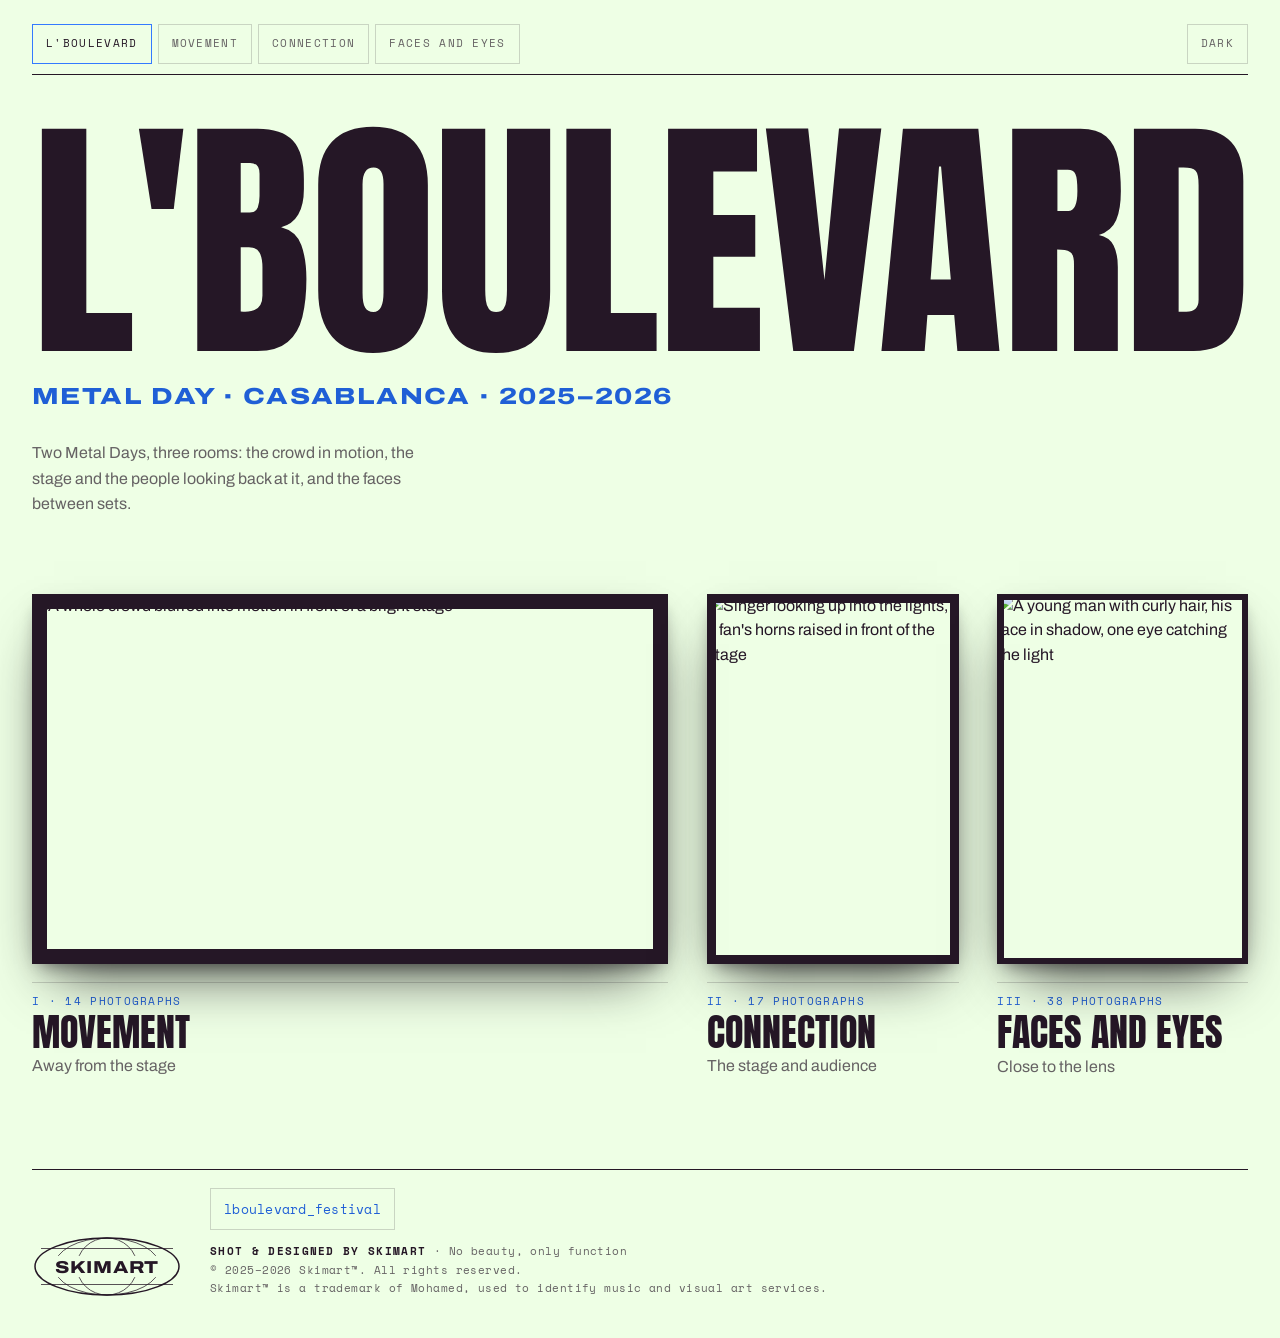
==== assets/boulevard/index.html @ 47083b06 "agy fix #4: compact one-row phone bar, keep active room visible, fit Faces title" ====
<!doctype html>
<html lang="en">
<meta charset="utf-8">
<meta name="viewport" content="width=device-width, initial-scale=1, viewport-fit=cover">
<title>L&#39;Boulevard</title>
<meta name="claude:viewport-fit-sides" content="cover">
<script src="theme.js"></script>
<link rel="preconnect" href="https://fonts.googleapis.com">
<link rel="stylesheet" href="https://fonts.googleapis.com/css2?family=Anton&family=Archivo:wdth,wght@62..125,400..800&family=Six+Caps&family=Space+Mono:wght@400;700&display=swap">
<style>
/* L'Boulevard entrance: the series title, then one door per page, all three hung at one eye line */
:root {
  --wall: #251726;        /* Getfedo brand-dark: ground / gallery wall */
  --wall-2: #2f1f31;
  --viewer: #1c111d;      /* closer-look backdrop */
  --ink: #eeffe5;         /* Getfedo brand-light = the mat on every print */
  --ink-dim: rgba(238,255,229,.66);
  --ink-faint: rgba(238,255,229,.16);
  --blue: #337aff;        /* Getfedo brand-mid: large marks */
  --blue-text: #3d81ff;   /* small blue text */
  --f-head: "Anton", "Bebas Neue", "Arial Narrow", sans-serif;
  --f-tall: "Six Caps", "Anton", "Arial Narrow", sans-serif;
  --f-body: "Archivo", "Helvetica Neue", Arial, sans-serif;
  --f-mono: "Space Mono", ui-monospace, Menlo, Consolas, monospace;
  color-scheme: dark;
  /* page scale: on wide screens the whole layout renders at 75%, like browser zoom 75% (type, spacing, photos);
     --svh and the gutter divide it back out so window-height and window-width sizes still match the real window */
  --z: 1; --svh: calc(1svh / var(--z));
}
/* light theme: cream wall, plum ink, same blue (small blue text a shade deeper to stay readable on cream) */
:root[data-theme="light"] {
  --wall: #eeffe5; --wall-2: #e1efd8; --viewer: #eeffe5;
  --ink: #251726; --ink-dim: rgba(37,23,38,.68); --ink-faint: rgba(37,23,38,.18);
  --blue-text: #1f5fd6;
  color-scheme: light;
}
:root[data-theme="light"] body::after, :root[data-theme="light"] .top::after { mix-blend-mode: multiply; opacity: .1; }
:root[data-theme="light"] :is(.glow, .glow-soft) { text-shadow: none; }  /* stage glow only reads on the dark wall */
@media (min-width: 1440px) { :root { --z: .75; } html { zoom: .75; } }
/* small mono labels: 11px nominal; under the page scale they grow back so they read at ~10.5px on screen */
:root { --small: calc(11px / var(--z) * .95); }
@media (max-width: 1439px) { :root { --small: 11px; } }
* { box-sizing: border-box; }
html { -webkit-text-size-adjust: 100%; text-size-adjust: 100%; scroll-padding-top: 120px; }  /* anchors land below the pinned bar */  /* iOS: no text inflation in landscape */
::selection { background: var(--blue); color: var(--ink); }
body { margin: 0; position: relative; background: var(--wall); color: var(--ink); font-family: var(--f-body); font-size: 16px; line-height: 1.55; overflow-x: hidden; }
body::after, .top::after { content: ""; position: absolute; inset: 0; z-index: 50; pointer-events: none; opacity: .18; mix-blend-mode: screen;
  background: url("Band/assets/grain.jpg") 0 0 / 512px 512px repeat; }
.wrap { max-width: 2048px; margin: 0 auto; overflow-x: clip; padding-block: 14px 40px;
  padding-left: max(var(--gutter), env(safe-area-inset-left, 0px)); padding-right: max(var(--gutter), env(safe-area-inset-right, 0px)); }
/* side margins: 16 phone, 24 tablet, 32 laptop, then 48 growing to 128 on large screens */
:root { --gutter: 16px; }
@media (min-width: 480px) { :root { --gutter: 24px; } }
@media (min-width: 768px) { :root { --gutter: 32px; } }
@media (min-width: 1441px) { :root { --gutter: clamp(48px, calc(48px + (100vw / var(--z) - 1440px) * .2), 128px); } }
.micro { font-family: var(--f-mono); font-size: var(--small); letter-spacing: .12em; text-transform: uppercase; }
.glow { text-shadow: 0 0 6px color-mix(in srgb, currentColor 70%, transparent), 0 0 18px color-mix(in srgb, currentColor 35%, transparent); }
.glow-soft { text-shadow: 0 0 .02em color-mix(in srgb, currentColor 45%, transparent), 0 0 .12em color-mix(in srgb, currentColor 18%, transparent); }

/* ---------- top strip ---------- */
/* above the giant page name, whose trimmed ascent reaches up over the strip and would swallow clicks */
.top { position: sticky; top: 0; z-index: 55; padding-top: 10px; background: var(--wall); box-shadow: 0 0 0 100vmax var(--wall); clip-path: inset(0 -100vmax); /* pinned above the prints (51), below the viewer (60); shadow paints the gutters */ display: flex; flex-wrap: wrap; justify-content: space-between; align-items: center; gap: 10px 20px; padding-bottom: 10px; border-bottom: 1.5px solid var(--ink); color: var(--ink-dim); }
.top::after { inset: 0 -100vmax; }  /* the bar sits above the page grain, so it carries its own */
.top b { color: var(--ink); }
.top .acc { color: var(--blue-text); }
.handles { display: flex; flex-wrap: wrap; gap: 10px; }
.handles a { font-family: var(--f-mono); font-size: 13px; letter-spacing: .02em; text-transform: none; color: var(--blue-text); text-decoration: none;
  border: 1px solid var(--ink-faint); padding: 9px 13px; min-height: 40px; display: inline-flex; align-items: center; transition: border-color .2s, color .2s; }
.handles a:hover { border-color: var(--blue-text); color: var(--ink); }
/* page switch: one link per page, the current page sits in the blue frame */
.pages { display: flex; flex-wrap: wrap; gap: 6px; }
.pages a { color: var(--ink-dim); text-decoration: none; border: 1px solid var(--ink-faint); padding: 9px 13px; min-height: 40px; display: inline-flex; align-items: center; transition: border-color .2s, color .2s; }
.pages a:hover { border-color: var(--blue-text); color: var(--ink); }
.pages a[aria-current="page"] { border-color: var(--blue); color: var(--ink); }
.pages a:focus-visible { outline: 2px solid var(--blue); outline-offset: 4px; }
.theme { margin-left: auto; font: inherit; color: var(--ink-dim); background: none; border: 1px solid var(--ink-faint); padding: 9px 13px; min-height: 40px; cursor: pointer; transition: border-color .2s, color .2s; }
@media (hover: hover) { .theme:hover { border-color: var(--blue-text); color: var(--ink); } }  /* no stuck hover after a tap */
.theme:focus-visible { outline: 2px solid var(--blue); outline-offset: 4px; }
/* phones: one compact sticky row — the pages swipe beside the theme button */
@media (max-width: 560px) { .top { flex-wrap: nowrap; gap: 6px; padding-top: 6px; padding-bottom: 8px; } .pages { flex: 1 1 auto; min-width: 0; display: flex; flex-wrap: nowrap; overflow-x: auto; scrollbar-width: none; } .pages a { flex: none; padding: 8px 10px; }
  .theme { flex: none; margin-left: 0; padding: 8px 10px; } .handles a { font-size: 12px; padding-inline: 10px; } }

/* ---------- entrance ---------- */
.hero { container-type: inline-size; padding-top: clamp(24px, 3vw, 40px); }
/* Anton caps: L'boulevard is ~4.6em wide, so the name fills the wall edge to edge */
.name { margin: 0; font-family: var(--f-head); font-weight: 400; text-transform: uppercase; font-size: calc(100cqi / 4.7); line-height: 1; letter-spacing: -.005em; white-space: nowrap; }
.name .ln { display: block; text-box: trim-both cap alphabetic; }
.name .sub { display: block; margin-top: .5em; font-family: var(--f-body); font-stretch: 125%; font-weight: 800; font-size: max(.09em, 15px); line-height: 1.1; letter-spacing: .06em; color: var(--blue-text); text-shadow: none; white-space: normal; }
.statement { margin: clamp(20px, 2.4vw, 32px) 0 0; max-width: 46ch; font-size: 16px; line-height: 1.6; color: var(--ink-dim); text-wrap: pretty; }

/* ---------- three doors, one per page: columns follow each cover's ratio so the prints share a height ---------- */
.doors { margin-top: clamp(48px, 6vw, 96px); display: grid; grid-template-columns: 1.719fr .681fr .677fr; gap: clamp(20px, 3vw, 44px); align-items: end; }
/* below the desktop scale a wrapped label (Faces and Eyes) would lift its print: the prints share a height, so start them on one line and the labels line up */
@media (max-width: 1439px) { .doors { align-items: start; } }
.door { display: block; color: inherit; text-decoration: none; }
.door .print { position: relative; display: block; } .door img { display: block; width: 100%; height: auto; box-shadow: 0 28px 56px -22px rgba(8,4,9,.8), 0 8px 18px -8px rgba(8,4,9,.55); }
/* light theme: paint the cream mat printed into each cover plum, like the prints in the rooms (41/1882 of the width, 41/1282 for Connection) */
:root[data-theme="light"] .door .print::before { content: ""; position: absolute; inset: 0; pointer-events: none; padding: calc(2.19% + 1px); background: var(--ink);
  -webkit-mask: linear-gradient(#000 0 0) content-box, linear-gradient(#000 0 0); -webkit-mask-composite: xor;
  mask: linear-gradient(#000 0 0) content-box exclude, linear-gradient(#000 0 0); }
:root[data-theme="light"] .door .print:has(img[width="1282"])::before { padding: calc(3.21% + 1px); }  /* +1px hides the seam at the photo edge */
.door .label { border-top: 1px solid var(--ink-faint); padding-top: 10px; margin-top: 18px; display: grid; gap: 2px; min-height: 92px; }
.door .no { font-family: var(--f-mono); font-size: var(--small); letter-spacing: .12em; text-transform: uppercase; color: var(--blue-text); }
.door h2 { margin: 0; font-family: var(--f-head); font-weight: 400; text-transform: uppercase; font-size: clamp(28px, 3vw, 44px); line-height: 1.05; transition: color .2s; }
.door p { margin: 0; color: var(--ink-dim); }
.door:hover h2 { color: var(--blue-text); }
.door:focus-visible { outline: 2px solid var(--blue); outline-offset: 8px; }
@media (hover: hover) { .door .print { transition: transform .25s ease-out; } .door:hover .print { transform: scale(1.02); } }

.foot { margin-top: clamp(56px, 7vw, 100px); border-top: 1.5px solid var(--ink); padding-top: 18px; display: grid; grid-template-columns: auto minmax(0, 1fr); gap: 18px 28px; align-items: end; }
.brand { width: 150px; height: auto; display: block; }
.legal { color: var(--ink-dim); line-height: 1.7; text-transform: none; letter-spacing: .04em; }
.legal b { color: var(--ink); text-transform: uppercase; letter-spacing: .12em; }

@media (max-width: 760px) {
  .doors { grid-template-columns: minmax(0, 1fr); gap: 48px; }
  .door:nth-child(n+2) { width: min(82%, 420px); }
  .door:nth-child(3) { justify-self: end; }
  .door .label { min-height: 0; }
  .foot { grid-template-columns: minmax(0, 1fr); }
}
/* touch screens: 44px tap targets (after the base rules, which set 40px) */
@media (pointer: coarse) { .top a, .theme { min-height: 44px; } }
@media (prefers-reduced-motion: reduce) { .door .print { transition: none; } .door:hover .print { transform: none; } }
</style>
<link rel="stylesheet" href="motion.css">

<main class="wrap">
  <div class="top micro">
    <nav class="pages" aria-label="Pages">
      <a href="index.html" aria-current="page">L'Boulevard</a>
      <a href="Movement/index.html">Movement</a>
      <a href="Band/index.html">Connection</a>
      <a href="Faces/index.html">Faces and Eyes</a>
    </nav>
    <button class="theme micro" type="button" id="theme">Light</button>
  </div>

  <section class="hero" aria-label="Entrance">
    <h1 class="name glow-soft"><span class="ln">L'Boulevard</span><span class="sub">Metal Day · Casablanca · 2025–2026</span></h1>
    <p class="statement">Two Metal Days, three rooms: the crowd in motion, the stage and the people looking back at it, and the faces between sets.</p>
  </section>

  <nav class="doors" aria-label="Rooms">
    <a class="door" href="Movement/index.html">
      <span class="print"><img src="Movement/images/mov-25-9206.jpg" alt="A whole crowd blurred into motion in front of a bright stage" width="1882" height="1095"></span>
      <span class="label"><span class="no">I · 14 photographs</span><h2>Movement</h2><p>Away from the stage</p></span>
    </a>
    <a class="door" href="Band/index.html">
      <span class="print"><img src="Band/images/frame-03.jpg" alt="Singer looking up into the lights, a fan's horns raised in front of the stage" width="1282" height="1882"></span>
      <span class="label"><span class="no">II · 17 photographs</span><h2>Connection</h2><p>The stage and audience</p></span>
    </a>
    <a class="door" href="Faces/index.html">
      <span class="print"><img src="Faces/images/fac-25-9304.jpg" alt="A young man with curly hair, his face in shadow, one eye catching the light" width="1882" height="2782"></span>
      <span class="label"><span class="no">III · 38 photographs</span><h2>Faces and Eyes</h2><p>Close to the lens</p></span>
    </a>
  </nav>

  <footer class="foot">
    <svg class="brand" viewBox="-100 -42 200 84" role="img" aria-label="Skimart">
      <g fill="none" stroke="currentColor" stroke-width="2"><ellipse rx="96" ry="38"/><ellipse rx="70" ry="38" stroke-width="1"/><ellipse rx="40" ry="38" stroke-width="1"/>
      <line x1="-88" x2="88" y1="-24" y2="-24" stroke-width="1"/><line x1="-88" x2="88" y1="24" y2="24" stroke-width="1"/></g>
      <rect x="-78" y="-14" width="156" height="28" style="fill: var(--wall)"/>
      <text text-anchor="middle" y="8" font-size="23" font-family="Archivo, Arial, sans-serif" font-weight="800" font-stretch="120%" fill="currentColor" letter-spacing="1">SKIMART</text>
    </svg>
    <div class="legal micro">
      <nav class="handles" aria-label="Tagged on Instagram" style="margin-bottom:12px">
        <a href="https://www.instagram.com/lboulevard_festival/" target="_blank" rel="noopener">lboulevard_festival</a>
      </nav>
      <b>Shot &amp; designed by Skimart</b> · No beauty, only function<br>
      © 2025–2026 Skimart™. All rights reserved.<br>
      Skimart™ is a trademark of Mohamed, used to identify music and visual art services.
    </div>
  </footer>
</main>
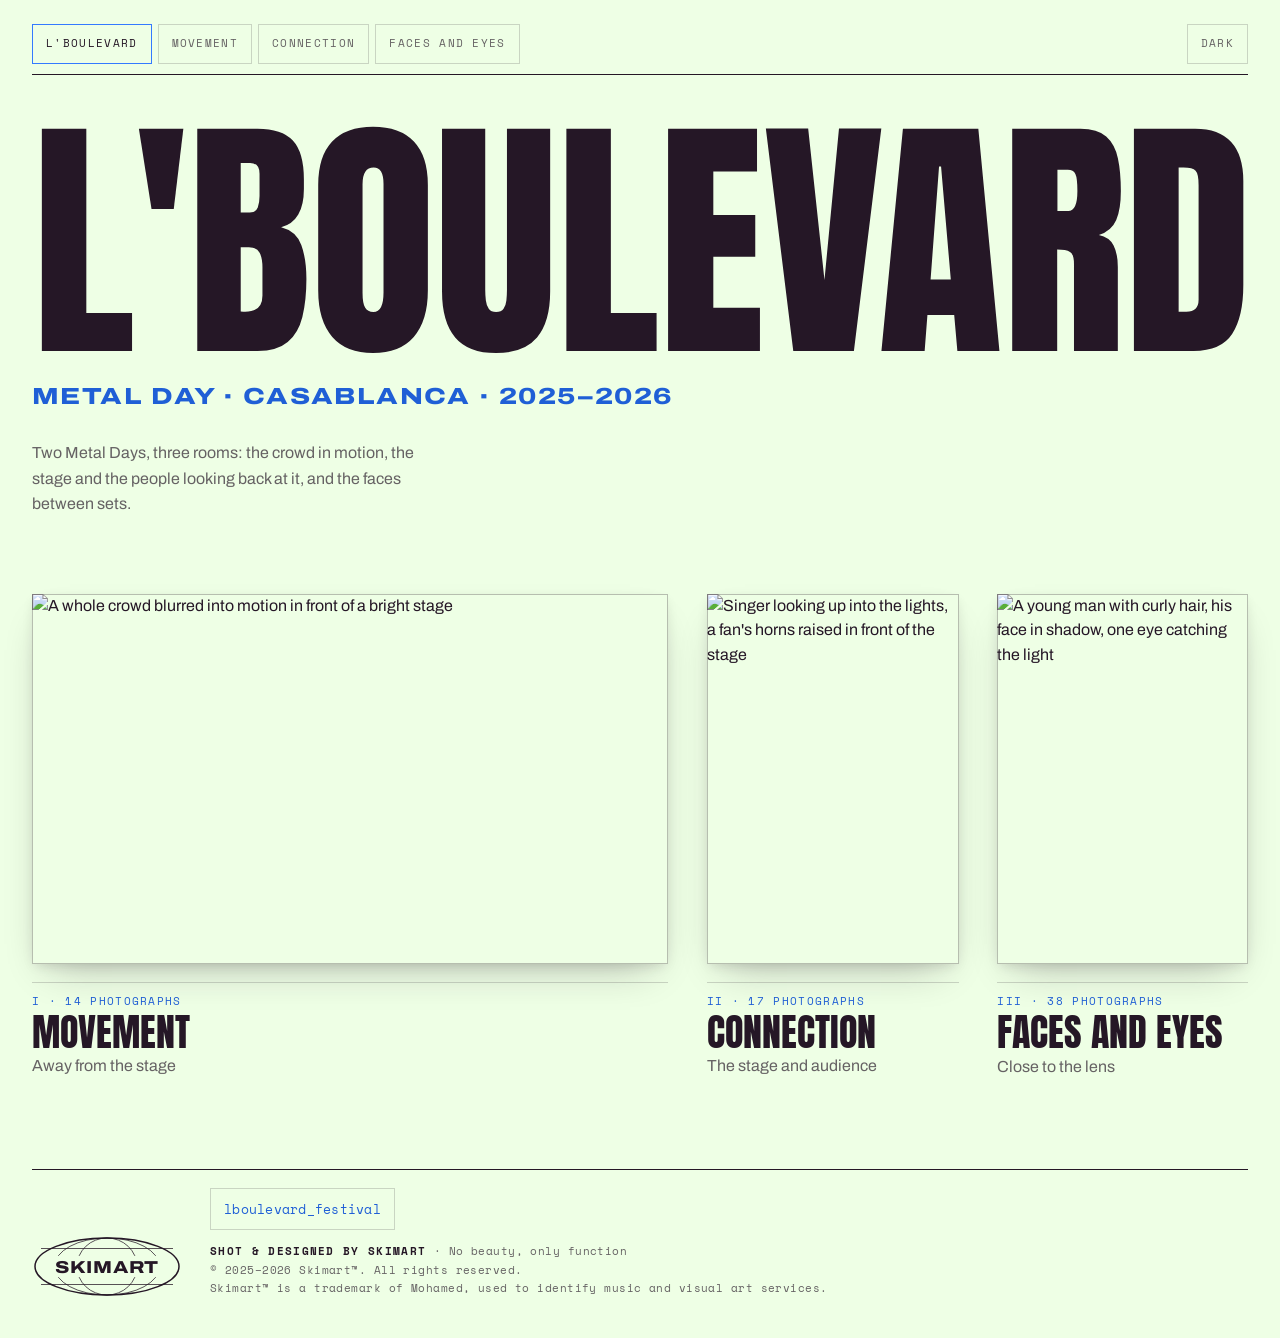
==== commit c659c2f8: "agy fix #6: keep cream #EEFFE5 mats in L'Boulevard light mode with thin plum border" ====
--- a/assets/boulevard/index.html
+++ b/assets/boulevard/index.html
@@ -94,11 +94,8 @@
 @media (max-width: 1439px) { .doors { align-items: start; } }
 .door { display: block; color: inherit; text-decoration: none; }
 .door .print { position: relative; display: block; } .door img { display: block; width: 100%; height: auto; box-shadow: 0 28px 56px -22px rgba(8,4,9,.8), 0 8px 18px -8px rgba(8,4,9,.55); }
-/* light theme: paint the cream mat printed into each cover plum, like the prints in the rooms (41/1882 of the width, 41/1282 for Connection) */
-:root[data-theme="light"] .door .print::before { content: ""; position: absolute; inset: 0; pointer-events: none; padding: calc(2.19% + 1px); background: var(--ink);
-  -webkit-mask: linear-gradient(#000 0 0) content-box, linear-gradient(#000 0 0); -webkit-mask-composite: xor;
-  mask: linear-gradient(#000 0 0) content-box exclude, linear-gradient(#000 0 0); }
-:root[data-theme="light"] .door .print:has(img[width="1282"])::before { padding: calc(3.21% + 1px); }  /* +1px hides the seam at the photo edge */
+/* light theme: keep the printed #EEFFE5 cream mat, separated from the cream wall by a thin plum edge and soft shadow */
+:root[data-theme="light"] .door img { outline: 1px solid rgba(37,23,38,.28); outline-offset: -1px; box-shadow: 0 18px 40px -18px rgba(37,23,38,.32), 0 4px 12px -4px rgba(37,23,38,.18); }
 .door .label { border-top: 1px solid var(--ink-faint); padding-top: 10px; margin-top: 18px; display: grid; gap: 2px; min-height: 92px; }
 .door .no { font-family: var(--f-mono); font-size: var(--small); letter-spacing: .12em; text-transform: uppercase; color: var(--blue-text); }
 .door h2 { margin: 0; font-family: var(--f-head); font-weight: 400; text-transform: uppercase; font-size: clamp(28px, 3vw, 44px); line-height: 1.05; transition: color .2s; }
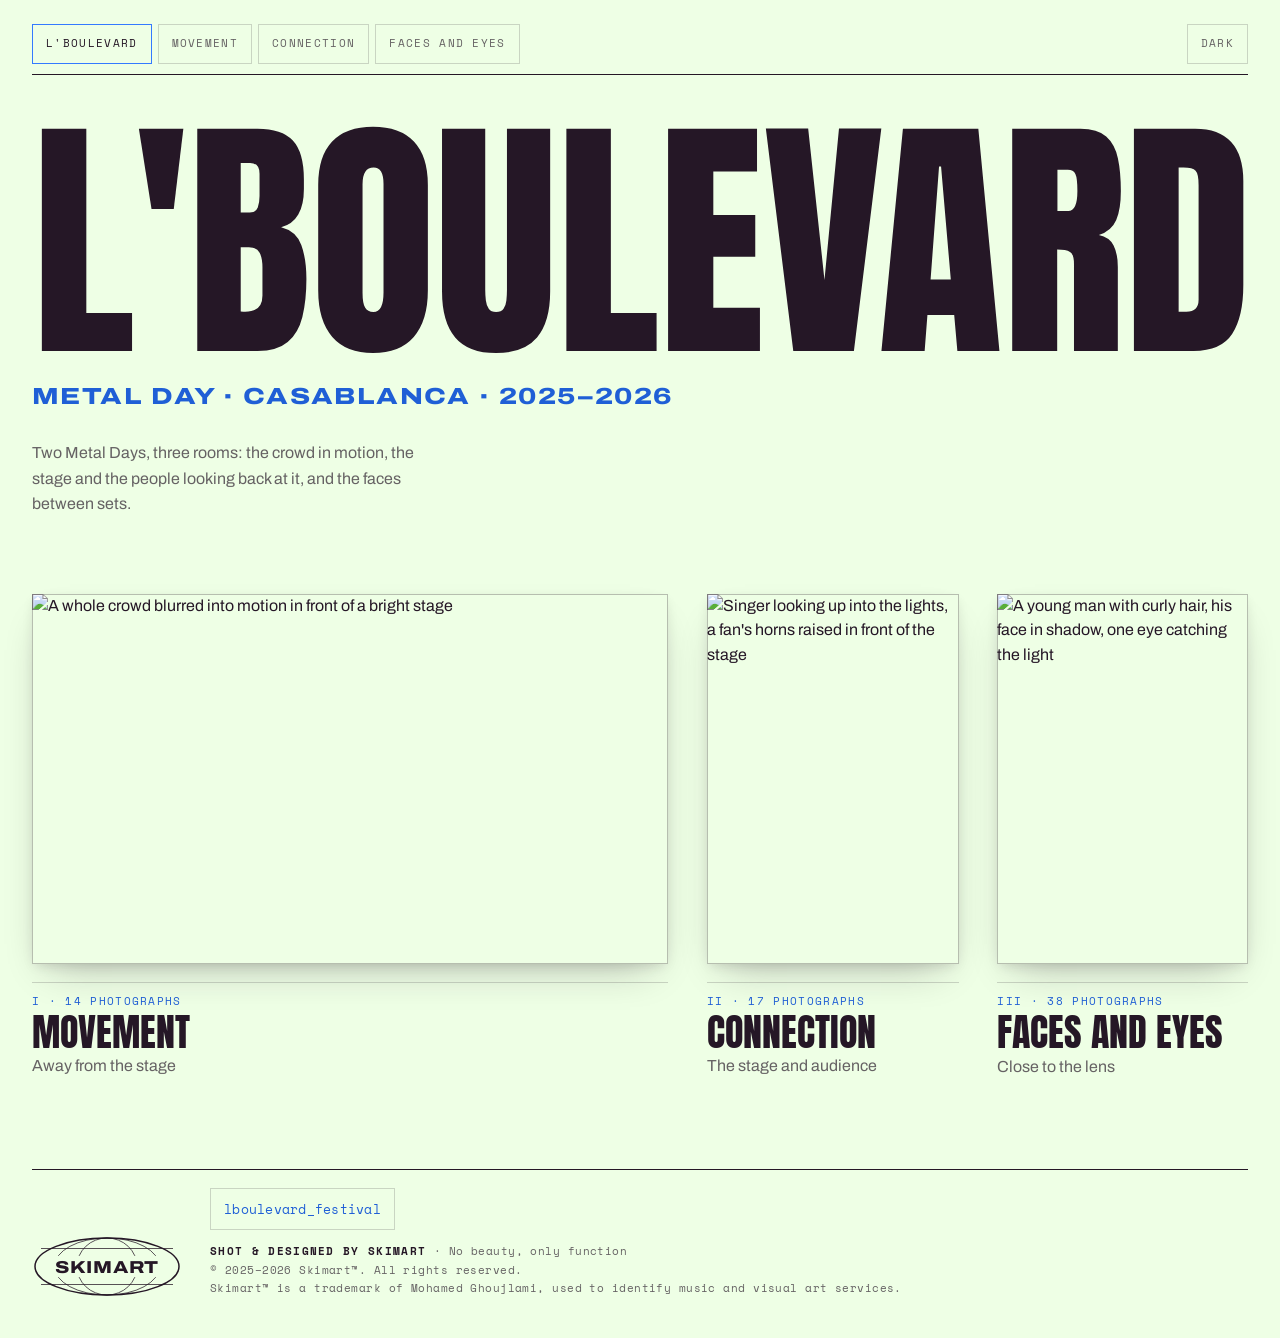
==== commit ecddbef4: "agy polish: project counts, lead frames, prev/next nav, About details, L'Boulevard auto-fold and ful" ====
--- a/assets/boulevard/index.html
+++ b/assets/boulevard/index.html
@@ -77,7 +77,7 @@
 @media (hover: hover) { .theme:hover { border-color: var(--blue-text); color: var(--ink); } }  /* no stuck hover after a tap */
 .theme:focus-visible { outline: 2px solid var(--blue); outline-offset: 4px; }
 /* phones: one compact sticky row — the pages swipe beside the theme button */
-@media (max-width: 560px) { .top { flex-wrap: nowrap; gap: 6px; padding-top: 6px; padding-bottom: 8px; } .pages { flex: 1 1 auto; min-width: 0; display: flex; flex-wrap: nowrap; overflow-x: auto; scrollbar-width: none; } .pages a { flex: none; padding: 8px 10px; }
+@media (max-width: 560px) { .top { flex-wrap: nowrap; gap: 6px; padding-top: 6px; padding-bottom: 8px; } .pages { flex: 1 1 auto; min-width: 0; display: flex; flex-wrap: nowrap; overflow-x: auto; scrollbar-width: none; padding-right: 18px; scroll-padding-inline: 18px; -webkit-mask-image: linear-gradient(90deg, #000 0, #000 calc(100% - 18px), transparent); mask-image: linear-gradient(90deg, #000 0, #000 calc(100% - 18px), transparent); } .pages a { flex: none; padding: 8px 10px; }
   .theme { flex: none; margin-left: 0; padding: 8px 10px; } .handles a { font-size: 12px; padding-inline: 10px; } }
 
 /* ---------- entrance ---------- */
@@ -166,7 +166,7 @@
       </nav>
       <b>Shot &amp; designed by Skimart</b> · No beauty, only function<br>
       © 2025–2026 Skimart™. All rights reserved.<br>
-      Skimart™ is a trademark of Mohamed, used to identify music and visual art services.
+      Skimart™ is a trademark of Mohamed Ghoujlami, used to identify music and visual art services.
     </div>
   </footer>
 </main>
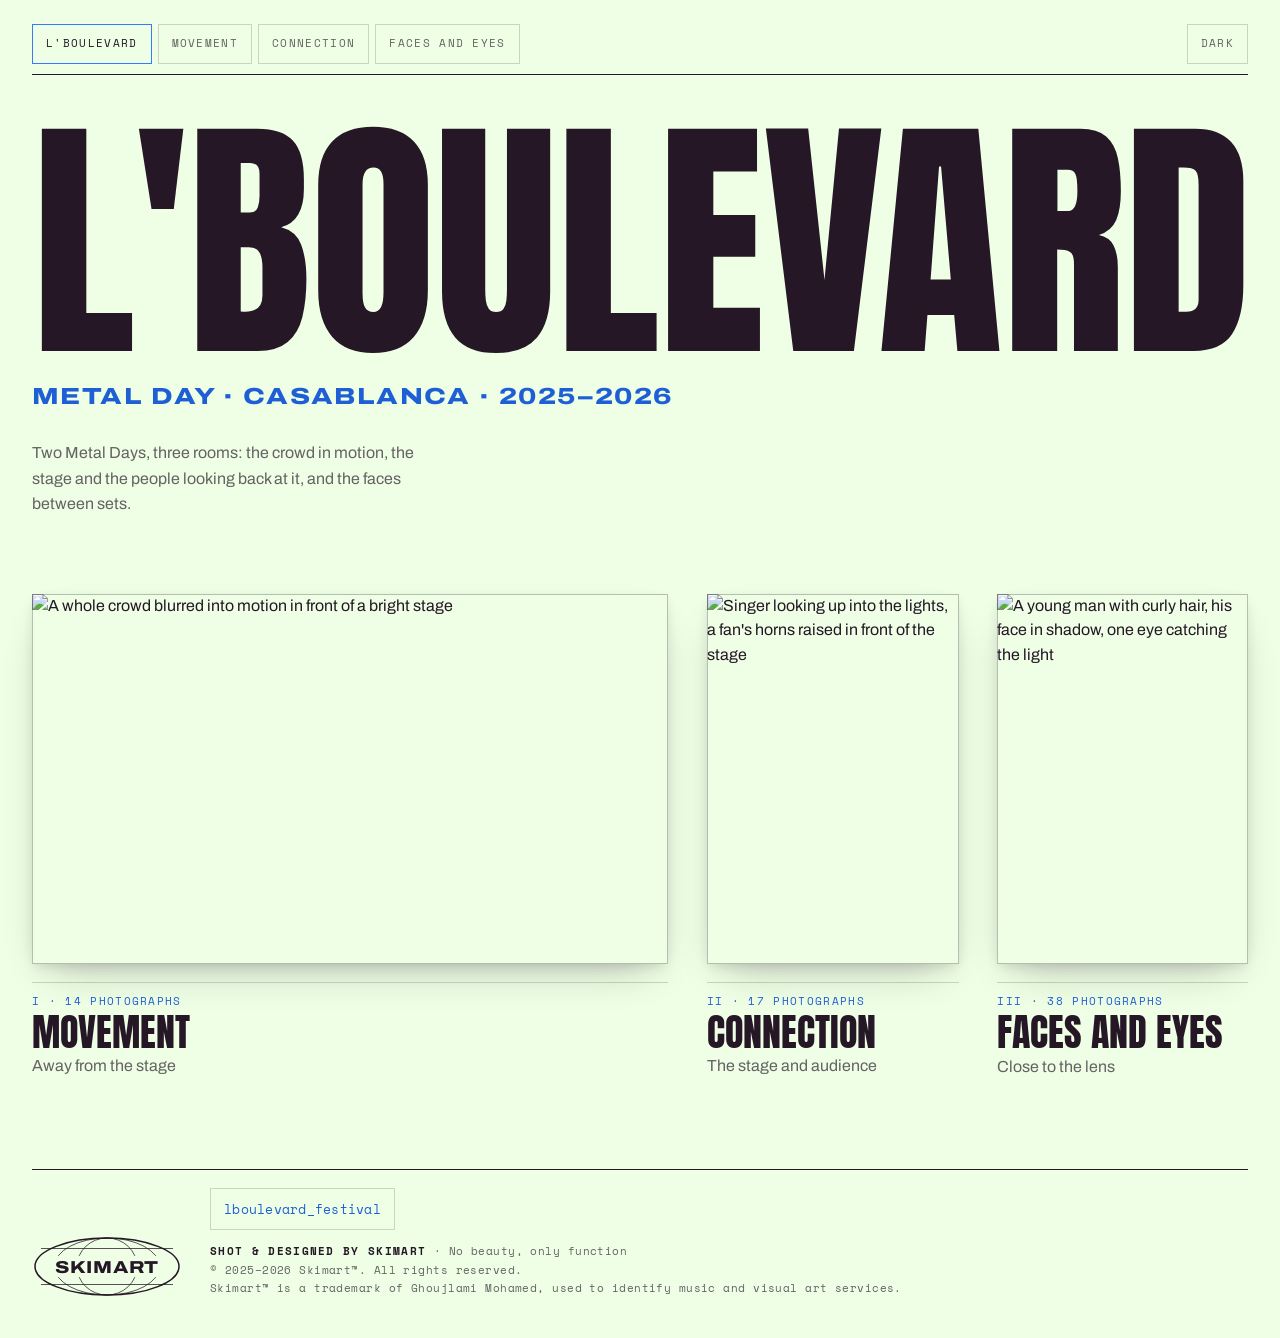
==== commit eecafb41: "Keep agy's work; bring back QR tags, zoom hint and Ghoujlami Mohamed in the exhibition Co-Authored-B" ====
--- a/assets/boulevard/index.html
+++ b/assets/boulevard/index.html
@@ -166,7 +166,7 @@
       </nav>
       <b>Shot &amp; designed by Skimart</b> · No beauty, only function<br>
       © 2025–2026 Skimart™. All rights reserved.<br>
-      Skimart™ is a trademark of Mohamed Ghoujlami, used to identify music and visual art services.
+      Skimart™ is a trademark of Ghoujlami Mohamed, used to identify music and visual art services.
     </div>
   </footer>
 </main>
